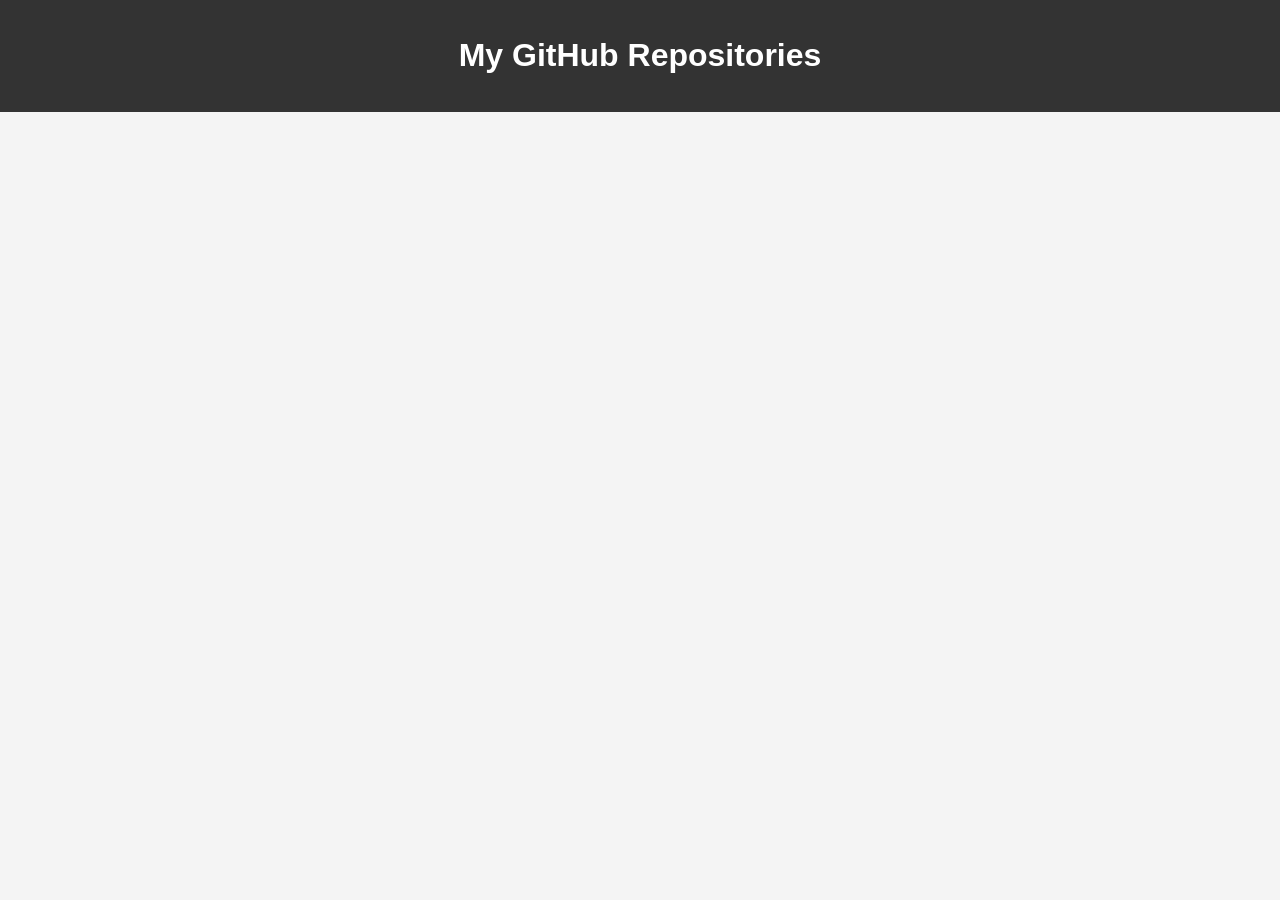
==== index.html @ f3ae1e14 "Create index.html" ====
<!DOCTYPE html>
<html lang="en">
<head>
    <meta charset="UTF-8">
    <meta name="viewport" content="width=device-width, initial-scale=1.0">
    <title>My GitHub Repositories</title>
    <style>
        body {
            font-family: Arial, sans-serif;
            margin: 0;
            padding: 0;
            background: #f4f4f4;
        }
        header {
            background: #333;
            color: #fff;
            padding: 1rem 0;
            text-align: center;
        }
        .repo-list {
            max-width: 800px;
            margin: 2rem auto;
            padding: 0 1rem;
        }
        .repo {
            background: #fff;
            margin: 1rem 0;
            padding: 1rem;
            border-radius: 5px;
            box-shadow: 0 2px 5px rgba(0, 0, 0, 0.2);
        }
        .repo h2 {
            margin: 0;
            font-size: 1.5rem;
        }
        .repo p {
            margin: 0.5rem 0 0;
            color: #555;
        }
        .repo a {
            display: inline-block;
            margin-top: 0.5rem;
            color: #007bff;
            text-decoration: none;
        }
        .repo a:hover {
            text-decoration: underline;
        }
    </style>
</head>
<body>
    <header>
        <h1>My GitHub Repositories</h1>
    </header>
    <div class="repo-list" id="repo-list">
        <!-- Repositories will be loaded here -->
    </div>

    <script>
        async function fetchRepos() {
            const response = await fetch('https://api.github.com/users/ahmedmaksud/repos');
            const repos = await response.json();
            const repoList = document.getElementById('repo-list');
            repos.forEach(repo => {
                const repoDiv = document.createElement('div');
                repoDiv.className = 'repo';
                repoDiv.innerHTML = `
                    <h2>${repo.name}</h2>
                    <p>${repo.description || 'No description available.'}</p>
                    <a href="${repo.html_url}" target="_blank">View Repository</a>
                `;
                repoList.appendChild(repoDiv);
            });
        }
        fetchRepos();
    </script>
</body>
</html>
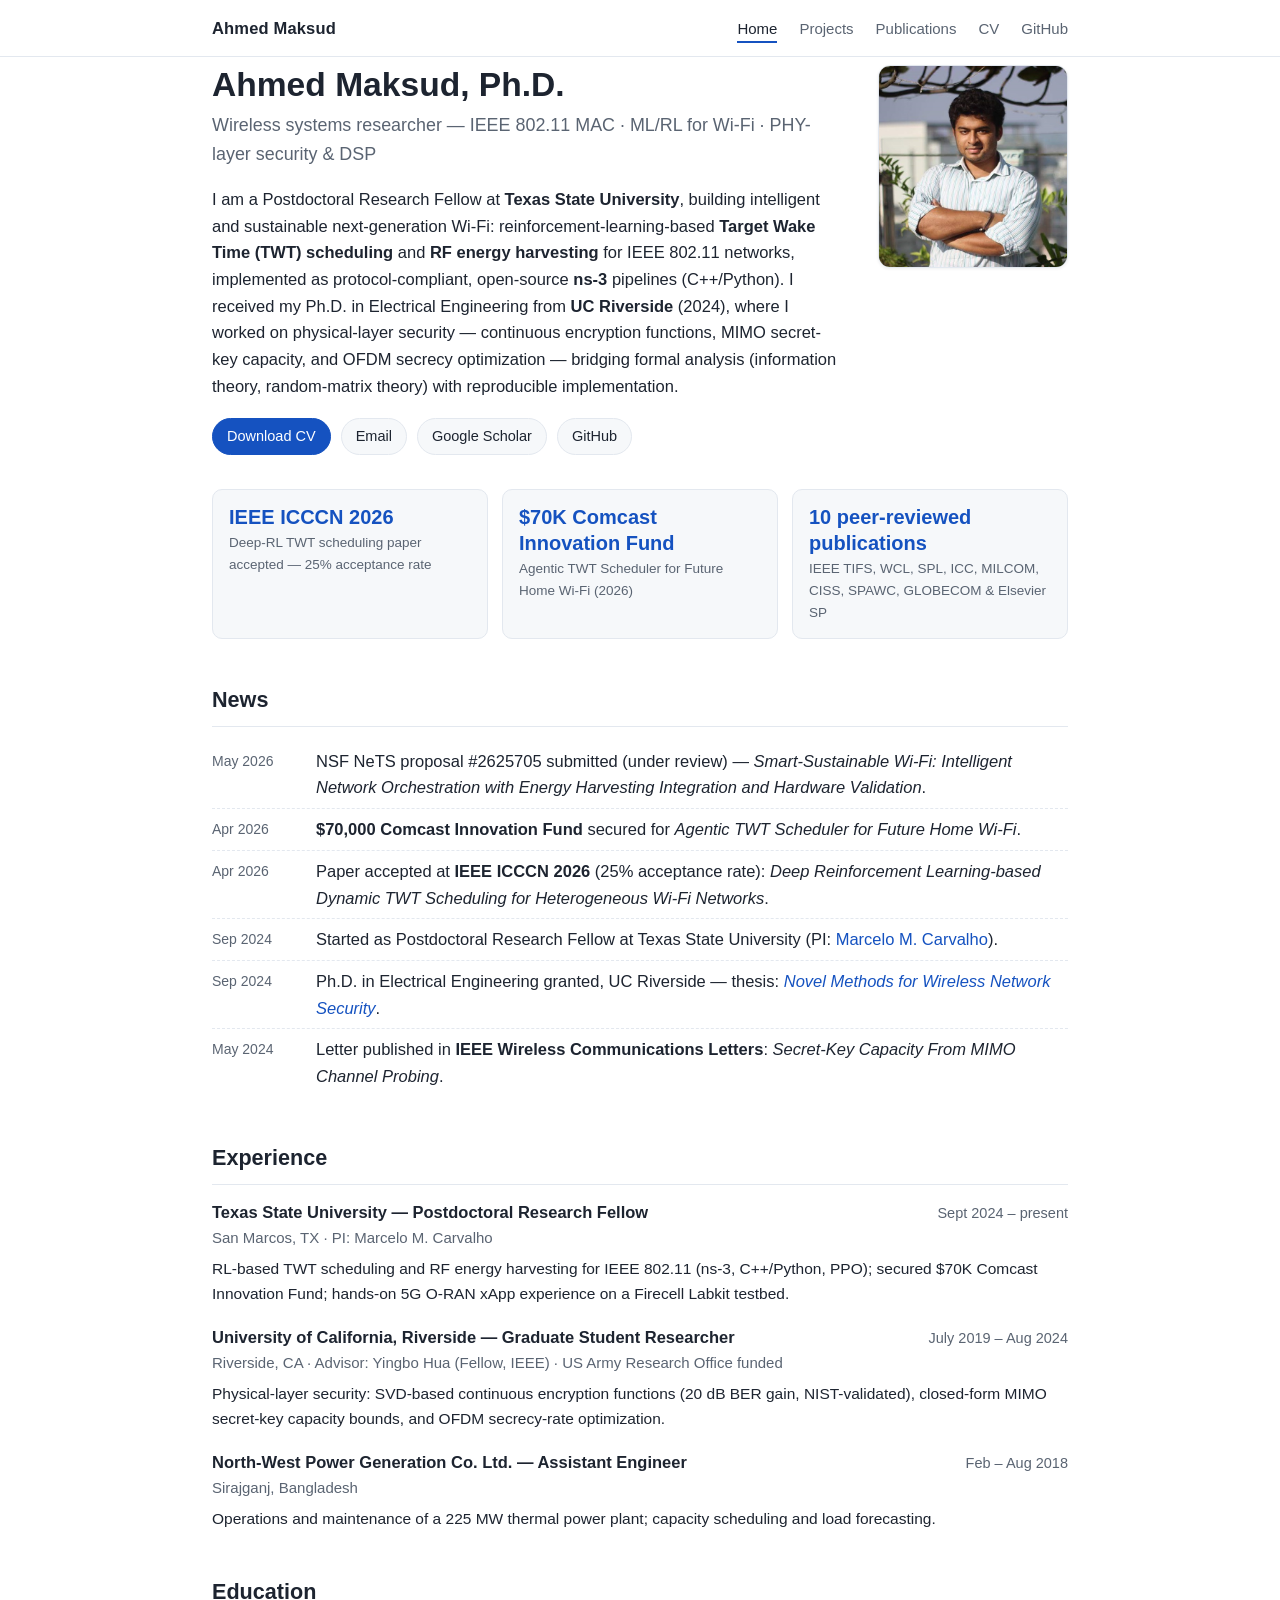
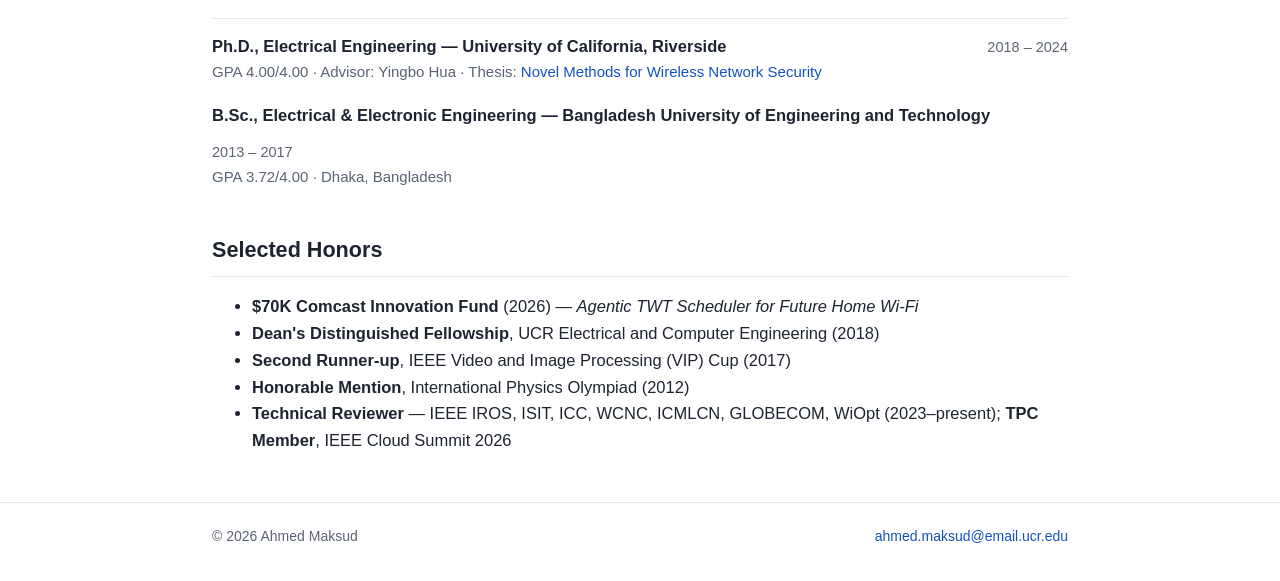
==== commit 7468b8f0: "Replace placeholder with full personal site Multi-page hand-coded site (no framework): home with bio" ====
--- a/index.html
+++ b/index.html
@@ -1,78 +1,147 @@
 <!DOCTYPE html>
 <html lang="en">
 <head>
-    <meta charset="UTF-8">
-    <meta name="viewport" content="width=device-width, initial-scale=1.0">
-    <title>My GitHub Repositories</title>
-    <style>
-        body {
-            font-family: Arial, sans-serif;
-            margin: 0;
-            padding: 0;
-            background: #f4f4f4;
-        }
-        header {
-            background: #333;
-            color: #fff;
-            padding: 1rem 0;
-            text-align: center;
-        }
-        .repo-list {
-            max-width: 800px;
-            margin: 2rem auto;
-            padding: 0 1rem;
-        }
-        .repo {
-            background: #fff;
-            margin: 1rem 0;
-            padding: 1rem;
-            border-radius: 5px;
-            box-shadow: 0 2px 5px rgba(0, 0, 0, 0.2);
-        }
-        .repo h2 {
-            margin: 0;
-            font-size: 1.5rem;
-        }
-        .repo p {
-            margin: 0.5rem 0 0;
-            color: #555;
-        }
-        .repo a {
-            display: inline-block;
-            margin-top: 0.5rem;
-            color: #007bff;
-            text-decoration: none;
-        }
-        .repo a:hover {
-            text-decoration: underline;
-        }
-    </style>
+  <meta charset="UTF-8">
+  <meta name="viewport" content="width=device-width, initial-scale=1.0">
+  <title>Ahmed Maksud — Wireless Systems Researcher</title>
+  <meta name="description" content="Ahmed Maksud, Ph.D. — wireless systems researcher: IEEE 802.11 MAC, ML/RL for Wi-Fi, physical-layer security and DSP. Postdoc at Texas State University; Ph.D. from UC Riverside.">
+  <meta property="og:title" content="Ahmed Maksud — Wireless Systems Researcher">
+  <meta property="og:description" content="IEEE 802.11 MAC · ML/RL for Wi-Fi · PHY-layer security and DSP. ICCCN'26, $70K Comcast Innovation Fund, 10 peer-reviewed publications.">
+  <meta property="og:image" content="https://ahmedmaksud.github.io/assets/img/photo.jpg">
+  <link rel="icon" type="image/svg+xml" href="assets/favicon.svg">
+  <link rel="stylesheet" href="style.css">
 </head>
 <body>
-    <header>
-        <h1>My GitHub Repositories</h1>
-    </header>
-    <div class="repo-list" id="repo-list">
-        <!-- Repositories will be loaded here -->
+
+<nav class="topnav">
+  <div class="wrap">
+    <a class="brand" href="index.html">Ahmed Maksud</a>
+    <ul>
+      <li><a class="active" href="index.html">Home</a></li>
+      <li><a href="projects.html">Projects</a></li>
+      <li><a href="publications.html">Publications</a></li>
+      <li><a href="cv.html">CV</a></li>
+      <li><a href="https://github.com/ahmedmaksud" target="_blank" rel="noopener">GitHub</a></li>
+    </ul>
+  </div>
+</nav>
+
+<main class="wrap">
+
+  <div class="hero">
+    <div class="intro">
+      <h1>Ahmed Maksud, Ph.D.</h1>
+      <p class="tagline">Wireless systems researcher — IEEE 802.11 MAC&nbsp;·&nbsp;ML/RL for Wi-Fi&nbsp;·&nbsp;PHY-layer security &amp; DSP</p>
+      <p>
+        I am a Postdoctoral Research Fellow at <strong>Texas State University</strong>, building
+        intelligent and sustainable next-generation Wi-Fi: reinforcement-learning-based
+        <strong>Target Wake Time (TWT) scheduling</strong> and <strong>RF energy harvesting</strong>
+        for IEEE 802.11 networks, implemented as protocol-compliant, open-source
+        <strong>ns-3</strong> pipelines (C++/Python). I received my Ph.D. in Electrical Engineering from
+        <strong>UC Riverside</strong> (2024), where I worked on physical-layer security —
+        continuous encryption functions, MIMO secret-key capacity, and OFDM secrecy optimization —
+        bridging formal analysis (information theory, random-matrix theory) with reproducible implementation.
+      </p>
+      <div class="linkrow">
+        <a class="primary" href="assets/cv/AhmedMaksud_CV.pdf" target="_blank" rel="noopener">Download CV</a>
+        <a href="mailto:ahmed.maksud@email.ucr.edu">Email</a>
+        <a href="https://scholar.google.com/citations?user=E0g05VMAAAAJ" target="_blank" rel="noopener">Google Scholar</a>
+        <a href="https://github.com/ahmedmaksud" target="_blank" rel="noopener">GitHub</a>
+      </div>
     </div>
+    <img class="portrait" src="assets/img/photo.jpg" alt="Portrait of Ahmed Maksud">
+  </div>
 
-    <script>
-        async function fetchRepos() {
-            const response = await fetch('https://api.github.com/users/ahmedmaksud/repos');
-            const repos = await response.json();
-            const repoList = document.getElementById('repo-list');
-            repos.forEach(repo => {
-                const repoDiv = document.createElement('div');
-                repoDiv.className = 'repo';
-                repoDiv.innerHTML = `
-                    <h2>${repo.name}</h2>
-                    <p>${repo.description || 'No description available.'}</p>
-                    <a href="${repo.html_url}" target="_blank">View Repository</a>
-                `;
-                repoList.appendChild(repoDiv);
-            });
-        }
-        fetchRepos();
-    </script>
+  <div class="stats">
+    <div class="stat">
+      <div class="num">IEEE ICCCN 2026</div>
+      <div class="lbl">Deep-RL TWT scheduling paper accepted — 25% acceptance rate</div>
+    </div>
+    <div class="stat">
+      <div class="num">$70K Comcast Innovation Fund</div>
+      <div class="lbl">Agentic TWT Scheduler for Future Home Wi-Fi (2026)</div>
+    </div>
+    <div class="stat">
+      <div class="num">10 peer-reviewed publications</div>
+      <div class="lbl">IEEE TIFS, WCL, SPL, ICC, MILCOM, CISS, SPAWC, GLOBECOM &amp; Elsevier SP</div>
+    </div>
+  </div>
+
+  <h2>News</h2>
+  <ul class="news">
+    <li><span class="date">May 2026</span><span>NSF NeTS proposal #2625705 submitted (under review) — <em>Smart-Sustainable Wi-Fi: Intelligent Network Orchestration with Energy Harvesting Integration and Hardware Validation</em>.</span></li>
+    <li><span class="date">Apr 2026</span><span><strong>$70,000 Comcast Innovation Fund</strong> secured for <em>Agentic TWT Scheduler for Future Home Wi-Fi</em>.</span></li>
+    <li><span class="date">Apr 2026</span><span>Paper accepted at <strong>IEEE ICCCN 2026</strong> (25% acceptance rate): <em>Deep Reinforcement Learning-based Dynamic TWT Scheduling for Heterogeneous Wi-Fi Networks</em>.</span></li>
+    <li><span class="date">Sep 2024</span><span>Started as Postdoctoral Research Fellow at Texas State University (PI: <a href="https://faculty.txst.edu/profile/2416001" target="_blank" rel="noopener">Marcelo M. Carvalho</a>).</span></li>
+    <li><span class="date">Sep 2024</span><span>Ph.D. in Electrical Engineering granted, UC Riverside — thesis: <a href="https://www.proquest.com/docview/3119493414" target="_blank" rel="noopener"><em>Novel Methods for Wireless Network Security</em></a>.</span></li>
+    <li><span class="date">May 2024</span><span>Letter published in <strong>IEEE Wireless Communications Letters</strong>: <em>Secret-Key Capacity From MIMO Channel Probing</em>.</span></li>
+  </ul>
+
+  <h2>Experience</h2>
+  <div class="rows">
+    <div class="row">
+      <div class="head">
+        <span class="where">Texas State University — Postdoctoral Research Fellow</span>
+        <span class="when">Sept 2024 – present</span>
+      </div>
+      <div class="sub">San Marcos, TX · PI: Marcelo M. Carvalho</div>
+      <p>RL-based TWT scheduling and RF energy harvesting for IEEE 802.11 (ns-3, C++/Python, PPO);
+         secured $70K Comcast Innovation Fund; hands-on 5G O-RAN xApp experience on a Firecell Labkit testbed.</p>
+    </div>
+    <div class="row">
+      <div class="head">
+        <span class="where">University of California, Riverside — Graduate Student Researcher</span>
+        <span class="when">July 2019 – Aug 2024</span>
+      </div>
+      <div class="sub">Riverside, CA · Advisor: Yingbo Hua (Fellow, IEEE) · US Army Research Office funded</div>
+      <p>Physical-layer security: SVD-based continuous encryption functions (20 dB BER gain, NIST-validated),
+         closed-form MIMO secret-key capacity bounds, and OFDM secrecy-rate optimization.</p>
+    </div>
+    <div class="row">
+      <div class="head">
+        <span class="where">North-West Power Generation Co. Ltd. — Assistant Engineer</span>
+        <span class="when">Feb – Aug 2018</span>
+      </div>
+      <div class="sub">Sirajganj, Bangladesh</div>
+      <p>Operations and maintenance of a 225 MW thermal power plant; capacity scheduling and load forecasting.</p>
+    </div>
+  </div>
+
+  <h2>Education</h2>
+  <div class="rows">
+    <div class="row">
+      <div class="head">
+        <span class="where">Ph.D., Electrical Engineering — University of California, Riverside</span>
+        <span class="when">2018 – 2024</span>
+      </div>
+      <div class="sub">GPA 4.00/4.00 · Advisor: Yingbo Hua · Thesis: <a href="https://www.proquest.com/docview/3119493414" target="_blank" rel="noopener">Novel Methods for Wireless Network Security</a></div>
+    </div>
+    <div class="row">
+      <div class="head">
+        <span class="where">B.Sc., Electrical &amp; Electronic Engineering — Bangladesh University of Engineering and Technology</span>
+        <span class="when">2013 – 2017</span>
+      </div>
+      <div class="sub">GPA 3.72/4.00 · Dhaka, Bangladesh</div>
+    </div>
+  </div>
+
+  <h2>Selected Honors</h2>
+  <ul>
+    <li><strong>$70K Comcast Innovation Fund</strong> (2026) — <em>Agentic TWT Scheduler for Future Home Wi-Fi</em></li>
+    <li><strong>Dean's Distinguished Fellowship</strong>, UCR Electrical and Computer Engineering (2018)</li>
+    <li><strong>Second Runner-up</strong>, IEEE Video and Image Processing (VIP) Cup (2017)</li>
+    <li><strong>Honorable Mention</strong>, International Physics Olympiad (2012)</li>
+    <li><strong>Technical Reviewer</strong> — IEEE IROS, ISIT, ICC, WCNC, ICMLCN, GLOBECOM, WiOpt (2023–present); <strong>TPC Member</strong>, IEEE Cloud Summit 2026</li>
+  </ul>
+
+</main>
+
+<footer>
+  <div class="wrap">
+    <span>© 2026 Ahmed Maksud</span>
+    <span><a href="mailto:ahmed.maksud@email.ucr.edu">ahmed.maksud@email.ucr.edu</a></span>
+  </div>
+</footer>
+
 </body>
 </html>
--- a/style.css
+++ b/style.css
@@ -0,0 +1,348 @@
+/* ==========================================================================
+   ahmedmaksud.github.io — hand-coded, no framework.
+   Shared across index / projects / publications / cv pages.
+   ========================================================================== */
+
+:root {
+  --bg: #ffffff;
+  --bg-soft: #f6f8fa;
+  --text: #1d2430;
+  --muted: #5a6472;
+  --accent: #1552c0;
+  --accent-soft: #eaf1fc;
+  --border: #e3e8ef;
+  --shadow: 0 1px 3px rgba(16, 24, 40, 0.07);
+}
+
+@media (prefers-color-scheme: dark) {
+  :root {
+    --bg: #0f1419;
+    --bg-soft: #161d26;
+    --text: #e6ebf2;
+    --muted: #9aa6b5;
+    --accent: #7db3ff;
+    --accent-soft: #17263c;
+    --border: #242e3a;
+    --shadow: none;
+  }
+}
+
+* { box-sizing: border-box; }
+
+html { scroll-behavior: smooth; }
+
+body {
+  margin: 0;
+  background: var(--bg);
+  color: var(--text);
+  font-family: -apple-system, BlinkMacSystemFont, "Segoe UI", Roboto,
+    "Helvetica Neue", Arial, sans-serif;
+  font-size: 16.5px;
+  line-height: 1.62;
+  -webkit-font-smoothing: antialiased;
+}
+
+a { color: var(--accent); text-decoration: none; }
+a:hover { text-decoration: underline; }
+
+.wrap {
+  max-width: 900px;
+  margin: 0 auto;
+  padding: 0 22px;
+}
+
+/* ---------- top nav ---------- */
+
+nav.topnav {
+  position: sticky;
+  top: 0;
+  z-index: 10;
+  background: color-mix(in srgb, var(--bg) 88%, transparent);
+  backdrop-filter: blur(8px);
+  border-bottom: 1px solid var(--border);
+}
+
+nav.topnav .wrap {
+  display: flex;
+  align-items: center;
+  justify-content: space-between;
+  height: 56px;
+}
+
+nav.topnav .brand {
+  font-weight: 700;
+  color: var(--text);
+  letter-spacing: 0.01em;
+}
+
+nav.topnav ul {
+  display: flex;
+  gap: 22px;
+  list-style: none;
+  margin: 0;
+  padding: 0;
+}
+
+nav.topnav ul a {
+  color: var(--muted);
+  font-size: 15px;
+  font-weight: 500;
+  padding: 4px 0;
+  border-bottom: 2px solid transparent;
+}
+
+nav.topnav ul a:hover { color: var(--text); text-decoration: none; }
+
+nav.topnav ul a.active {
+  color: var(--text);
+  border-bottom-color: var(--accent);
+}
+
+/* ---------- headings / sections ---------- */
+
+main { padding: 40px 0 20px; }
+
+h1 { font-size: 2.1rem; line-height: 1.2; margin: 0 0 6px; }
+
+h2 {
+  font-size: 1.35rem;
+  margin: 44px 0 14px;
+  padding-bottom: 8px;
+  border-bottom: 1px solid var(--border);
+}
+
+h3 { font-size: 1.12rem; margin: 0 0 4px; }
+
+.muted { color: var(--muted); }
+.small { font-size: 14px; }
+
+/* ---------- home hero ---------- */
+
+.hero {
+  display: flex;
+  gap: 36px;
+  align-items: flex-start;
+  margin-top: 8px;
+}
+
+.hero .intro { flex: 1; }
+
+.hero .tagline {
+  font-size: 1.12rem;
+  color: var(--muted);
+  margin: 2px 0 14px;
+}
+
+.hero img.portrait {
+  width: 190px;
+  border-radius: 12px;
+  border: 1px solid var(--border);
+  box-shadow: var(--shadow);
+}
+
+.linkrow {
+  display: flex;
+  flex-wrap: wrap;
+  gap: 10px;
+  margin: 18px 0 4px;
+}
+
+.linkrow a {
+  display: inline-block;
+  padding: 6px 14px;
+  border: 1px solid var(--border);
+  border-radius: 999px;
+  font-size: 14.5px;
+  font-weight: 500;
+  color: var(--text);
+  background: var(--bg-soft);
+}
+
+.linkrow a:hover {
+  border-color: var(--accent);
+  color: var(--accent);
+  text-decoration: none;
+}
+
+.linkrow a.primary {
+  background: var(--accent);
+  border-color: var(--accent);
+  color: #fff;
+}
+
+.linkrow a.primary:hover { opacity: 0.9; color: #fff; }
+
+/* ---------- highlight stat cards ---------- */
+
+.stats {
+  display: grid;
+  grid-template-columns: repeat(3, 1fr);
+  gap: 14px;
+  margin: 30px 0 8px;
+}
+
+.stat {
+  background: var(--bg-soft);
+  border: 1px solid var(--border);
+  border-radius: 10px;
+  padding: 14px 16px;
+}
+
+.stat .num {
+  font-size: 1.25rem;
+  font-weight: 700;
+  color: var(--accent);
+  line-height: 1.3;
+}
+
+.stat .lbl { font-size: 13.5px; color: var(--muted); margin-top: 2px; }
+
+/* ---------- news ---------- */
+
+ul.news { list-style: none; margin: 0; padding: 0; }
+
+ul.news li {
+  display: flex;
+  gap: 16px;
+  padding: 7px 0;
+  border-bottom: 1px dashed var(--border);
+}
+
+ul.news li:last-child { border-bottom: none; }
+
+ul.news .date {
+  flex: 0 0 88px;
+  color: var(--muted);
+  font-size: 14px;
+  font-variant-numeric: tabular-nums;
+  padding-top: 2px;
+}
+
+/* ---------- education / experience rows ---------- */
+
+.rows { display: flex; flex-direction: column; gap: 18px; }
+
+.row .head {
+  display: flex;
+  justify-content: space-between;
+  align-items: baseline;
+  gap: 12px;
+  flex-wrap: wrap;
+}
+
+.row .head .where { font-weight: 650; }
+.row .head .when { color: var(--muted); font-size: 14.5px; white-space: nowrap; }
+.row .sub { color: var(--muted); font-size: 15px; }
+.row p { margin: 6px 0 0; font-size: 15.5px; }
+
+/* ---------- projects ---------- */
+
+.project {
+  display: grid;
+  grid-template-columns: 1fr 285px;
+  gap: 28px;
+  padding: 30px 0;
+  border-bottom: 1px solid var(--border);
+}
+
+.project:last-of-type { border-bottom: none; }
+
+.project.noimg { grid-template-columns: 1fr; }
+
+.project figure { margin: 0; align-self: center; }
+
+.project figure img {
+  width: 100%;
+  border: 1px solid var(--border);
+  border-radius: 8px;
+  background: #fff;
+}
+
+.project p { margin: 10px 0 0; font-size: 15.5px; }
+
+.badges {
+  display: flex;
+  flex-wrap: wrap;
+  gap: 7px;
+  margin-top: 8px;
+}
+
+.badge {
+  display: inline-block;
+  font-size: 13px;
+  font-weight: 600;
+  padding: 2.5px 10px;
+  border-radius: 999px;
+  background: var(--accent-soft);
+  color: var(--accent);
+  border: 1px solid transparent;
+}
+
+a.badge:hover { text-decoration: none; filter: brightness(1.06); }
+
+.badge.repo {
+  background: transparent;
+  border-color: var(--border);
+  color: var(--muted);
+}
+
+a.badge.repo:hover { color: var(--accent); border-color: var(--accent); }
+
+.stack { color: var(--muted); font-size: 14px; margin-top: 10px; }
+.stack strong { color: var(--text); font-weight: 600; }
+
+/* ---------- publications ---------- */
+
+ol.pubs { margin: 0; padding-left: 22px; }
+
+ol.pubs li { margin: 0 0 18px; font-size: 15.5px; }
+
+ol.pubs .venue { font-weight: 650; }
+ol.pubs .me { font-weight: 700; text-decoration: underline; }
+
+.publinks { margin-top: 2px; }
+
+.publinks a {
+  font-size: 13px;
+  font-weight: 600;
+  margin-right: 10px;
+}
+
+/* ---------- cv page ---------- */
+
+.cvframe {
+  width: 100%;
+  height: 82vh;
+  border: 1px solid var(--border);
+  border-radius: 8px;
+  margin-top: 18px;
+}
+
+/* ---------- footer ---------- */
+
+footer {
+  margin-top: 48px;
+  padding: 22px 0 34px;
+  border-top: 1px solid var(--border);
+  color: var(--muted);
+  font-size: 14px;
+}
+
+footer .wrap {
+  display: flex;
+  justify-content: space-between;
+  gap: 12px;
+  flex-wrap: wrap;
+}
+
+/* ---------- responsive ---------- */
+
+@media (max-width: 760px) {
+  .hero { flex-direction: column-reverse; gap: 20px; }
+  .hero img.portrait { width: 150px; }
+  .stats { grid-template-columns: 1fr; }
+  .project { grid-template-columns: 1fr; gap: 16px; }
+  .project figure { max-width: 420px; }
+  nav.topnav ul { gap: 14px; }
+  nav.topnav .brand { display: none; }
+}
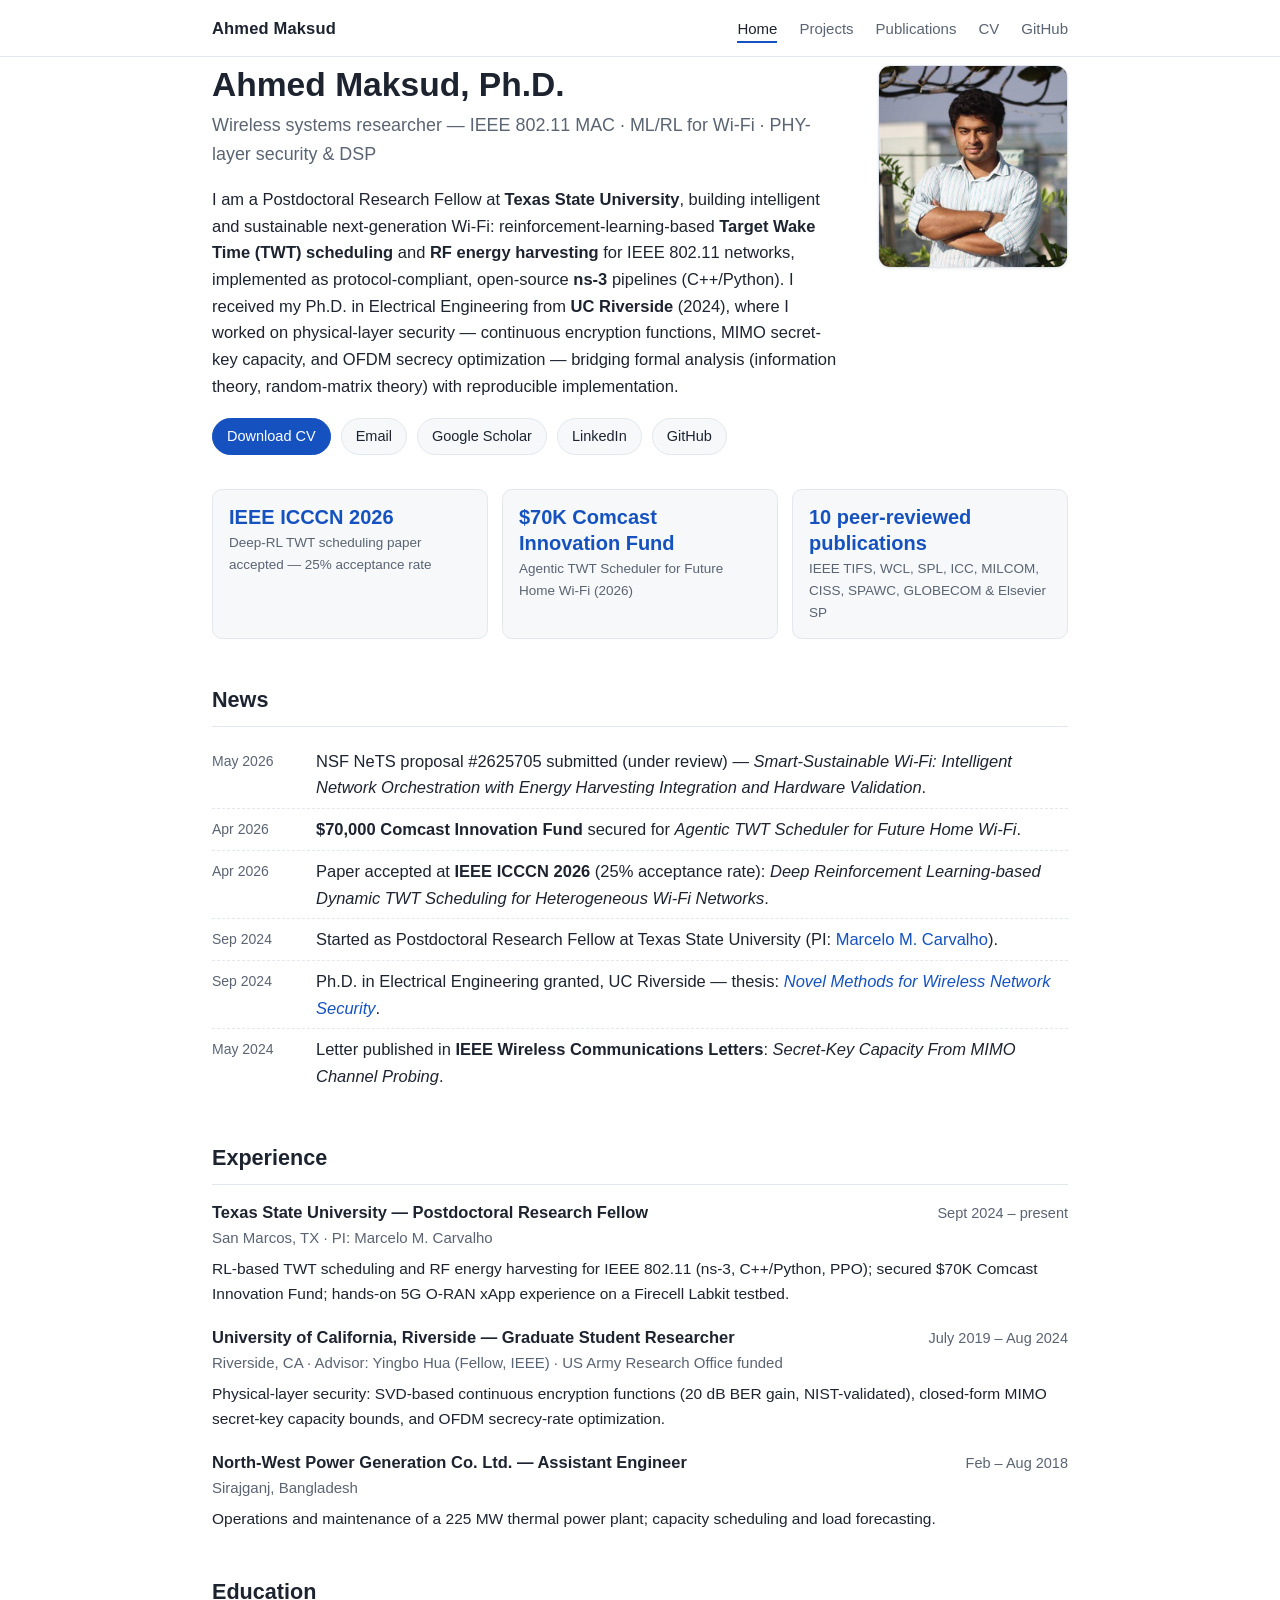
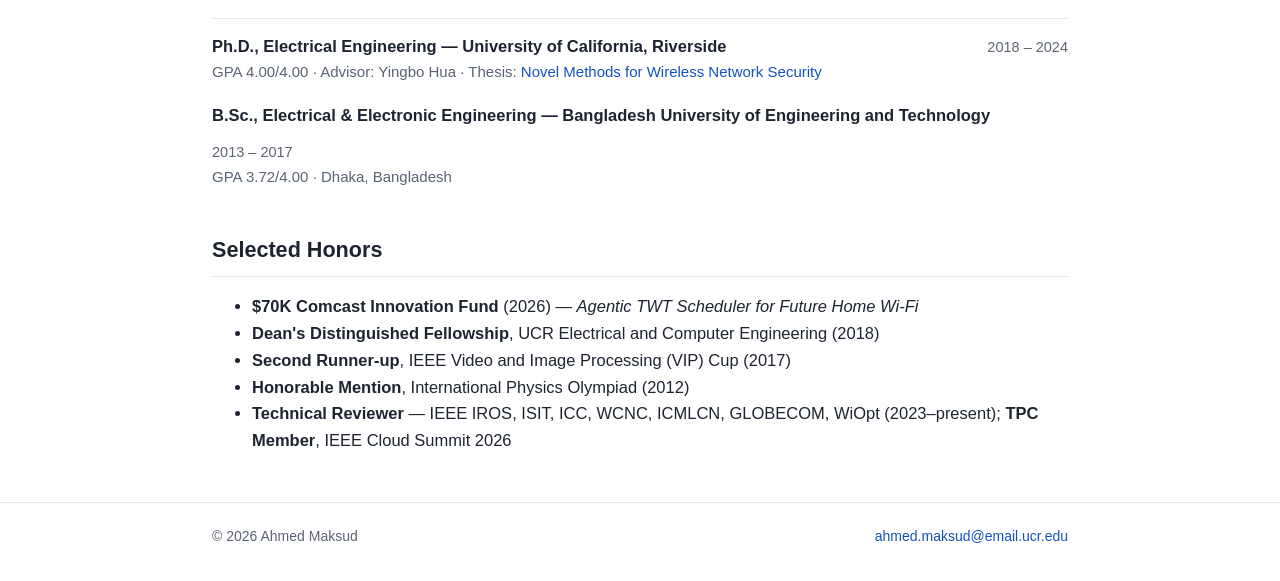
==== commit 3e885a48: "Add LinkedIn link to home and CV pages Co-Authored-By: Claude Fable 5 <noreply@anthropic.com>" ====
--- a/index.html
+++ b/index.html
@@ -46,6 +46,7 @@
         <a class="primary" href="assets/cv/AhmedMaksud_CV.pdf" target="_blank" rel="noopener">Download CV</a>
         <a href="mailto:ahmed.maksud@email.ucr.edu">Email</a>
         <a href="https://scholar.google.com/citations?user=E0g05VMAAAAJ" target="_blank" rel="noopener">Google Scholar</a>
+        <a href="https://www.linkedin.com/in/ahmed-maksud-ucr" target="_blank" rel="noopener">LinkedIn</a>
         <a href="https://github.com/ahmedmaksud" target="_blank" rel="noopener">GitHub</a>
       </div>
     </div>
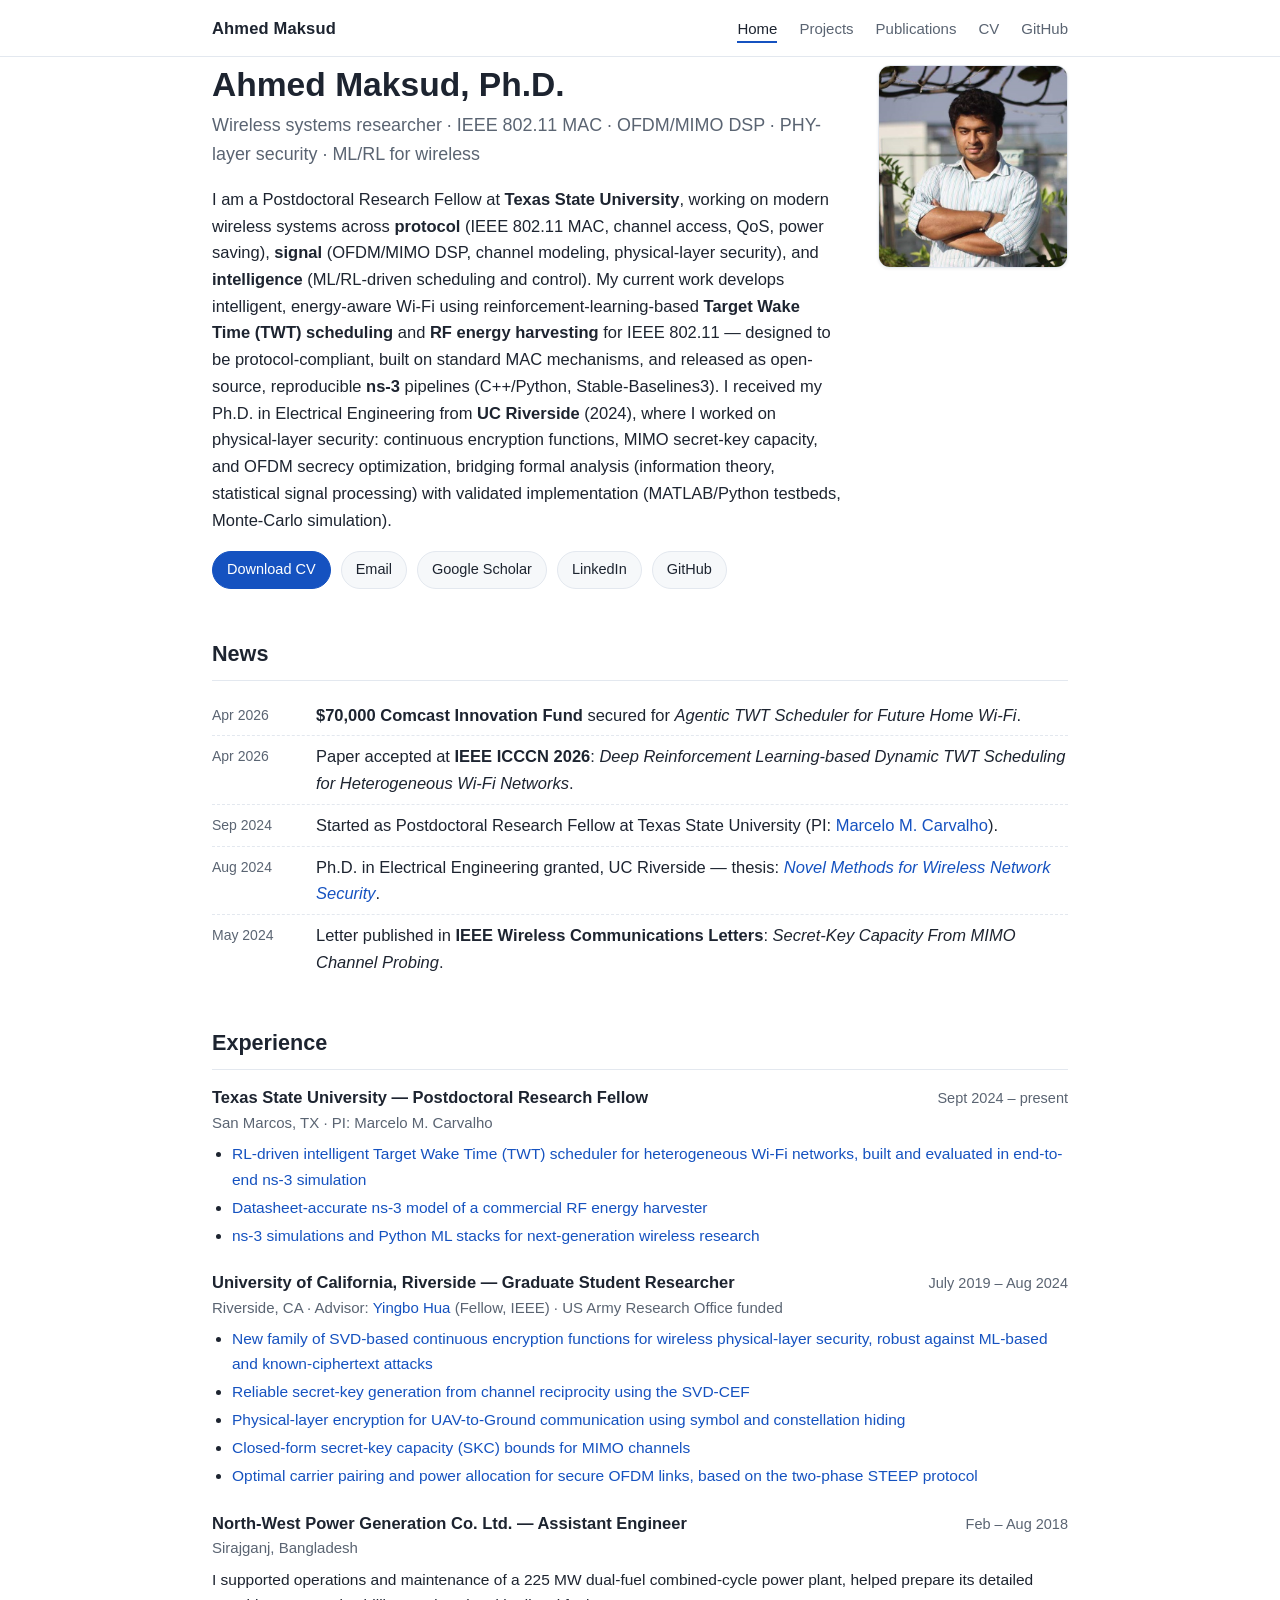
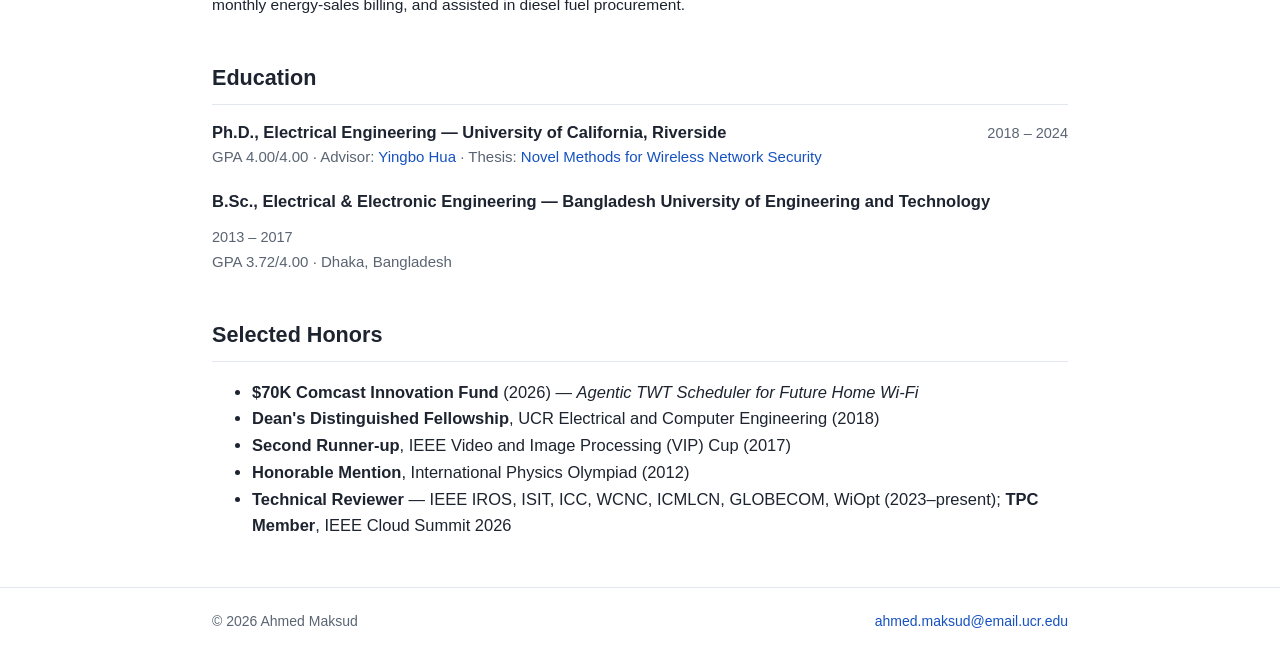
==== commit 95635721: "Site-wide understated pass: rebuilt hero/About/Experience, per-repo linked badges, official publicat" ====
--- a/index.html
+++ b/index.html
@@ -4,9 +4,9 @@
   <meta charset="UTF-8">
   <meta name="viewport" content="width=device-width, initial-scale=1.0">
   <title>Ahmed Maksud — Wireless Systems Researcher</title>
-  <meta name="description" content="Ahmed Maksud, Ph.D. — wireless systems researcher: IEEE 802.11 MAC, ML/RL for Wi-Fi, physical-layer security and DSP. Postdoc at Texas State University; Ph.D. from UC Riverside.">
+  <meta name="description" content="Ahmed Maksud, Ph.D. — wireless systems researcher: IEEE 802.11 MAC, OFDM/MIMO DSP, PHY-layer security, and ML/RL for wireless. Postdoc at Texas State University; Ph.D. from UC Riverside.">
   <meta property="og:title" content="Ahmed Maksud — Wireless Systems Researcher">
-  <meta property="og:description" content="IEEE 802.11 MAC · ML/RL for Wi-Fi · PHY-layer security and DSP. ICCCN'26, $70K Comcast Innovation Fund, 10 peer-reviewed publications.">
+  <meta property="og:description" content="Wireless systems researcher · IEEE 802.11 MAC · OFDM/MIMO DSP · PHY-layer security · ML/RL for wireless. Postdoc at Texas State University; Ph.D. from UC Riverside.">
   <meta property="og:image" content="https://ahmedmaksud.github.io/assets/img/photo.jpg">
   <link rel="icon" type="image/svg+xml" href="assets/favicon.svg">
   <link rel="stylesheet" href="style.css">
@@ -31,16 +31,20 @@
   <div class="hero">
     <div class="intro">
       <h1>Ahmed Maksud, Ph.D.</h1>
-      <p class="tagline">Wireless systems researcher — IEEE 802.11 MAC&nbsp;·&nbsp;ML/RL for Wi-Fi&nbsp;·&nbsp;PHY-layer security &amp; DSP</p>
+      <p class="tagline">Wireless systems researcher&nbsp;·&nbsp;IEEE 802.11 MAC&nbsp;·&nbsp;OFDM/MIMO DSP&nbsp;·&nbsp;PHY-layer security&nbsp;·&nbsp;ML/RL for wireless</p>
       <p>
-        I am a Postdoctoral Research Fellow at <strong>Texas State University</strong>, building
-        intelligent and sustainable next-generation Wi-Fi: reinforcement-learning-based
+        I am a Postdoctoral Research Fellow at <strong>Texas State University</strong>, working on
+        modern wireless systems across <strong>protocol</strong> (IEEE 802.11 MAC, channel access,
+        QoS, power saving), <strong>signal</strong> (OFDM/MIMO DSP, channel modeling, physical-layer
+        security), and <strong>intelligence</strong> (ML/RL-driven scheduling and control). My current
+        work develops intelligent, energy-aware Wi-Fi using reinforcement-learning-based
         <strong>Target Wake Time (TWT) scheduling</strong> and <strong>RF energy harvesting</strong>
-        for IEEE 802.11 networks, implemented as protocol-compliant, open-source
-        <strong>ns-3</strong> pipelines (C++/Python). I received my Ph.D. in Electrical Engineering from
-        <strong>UC Riverside</strong> (2024), where I worked on physical-layer security —
-        continuous encryption functions, MIMO secret-key capacity, and OFDM secrecy optimization —
-        bridging formal analysis (information theory, random-matrix theory) with reproducible implementation.
+        for IEEE 802.11 — designed to be protocol-compliant, built on standard MAC mechanisms, and released
+        as open-source, reproducible <strong>ns-3</strong> pipelines (C++/Python, Stable-Baselines3).
+        I received my Ph.D. in Electrical Engineering from <strong>UC Riverside</strong> (2024), where
+        I worked on physical-layer security: continuous encryption functions, MIMO secret-key capacity,
+        and OFDM secrecy optimization, bridging formal analysis (information theory, statistical signal
+        processing) with validated implementation (MATLAB/Python testbeds, Monte-Carlo simulation).
       </p>
       <div class="linkrow">
         <a class="primary" href="assets/cv/AhmedMaksud_CV.pdf" target="_blank" rel="noopener">Download CV</a>
@@ -53,28 +57,12 @@
     <img class="portrait" src="assets/img/photo.jpg" alt="Portrait of Ahmed Maksud">
   </div>
 
-  <div class="stats">
-    <div class="stat">
-      <div class="num">IEEE ICCCN 2026</div>
-      <div class="lbl">Deep-RL TWT scheduling paper accepted — 25% acceptance rate</div>
-    </div>
-    <div class="stat">
-      <div class="num">$70K Comcast Innovation Fund</div>
-      <div class="lbl">Agentic TWT Scheduler for Future Home Wi-Fi (2026)</div>
-    </div>
-    <div class="stat">
-      <div class="num">10 peer-reviewed publications</div>
-      <div class="lbl">IEEE TIFS, WCL, SPL, ICC, MILCOM, CISS, SPAWC, GLOBECOM &amp; Elsevier SP</div>
-    </div>
-  </div>
-
   <h2>News</h2>
   <ul class="news">
-    <li><span class="date">May 2026</span><span>NSF NeTS proposal #2625705 submitted (under review) — <em>Smart-Sustainable Wi-Fi: Intelligent Network Orchestration with Energy Harvesting Integration and Hardware Validation</em>.</span></li>
     <li><span class="date">Apr 2026</span><span><strong>$70,000 Comcast Innovation Fund</strong> secured for <em>Agentic TWT Scheduler for Future Home Wi-Fi</em>.</span></li>
-    <li><span class="date">Apr 2026</span><span>Paper accepted at <strong>IEEE ICCCN 2026</strong> (25% acceptance rate): <em>Deep Reinforcement Learning-based Dynamic TWT Scheduling for Heterogeneous Wi-Fi Networks</em>.</span></li>
+    <li><span class="date">Apr 2026</span><span>Paper accepted at <strong>IEEE ICCCN 2026</strong>: <em>Deep Reinforcement Learning-based Dynamic TWT Scheduling for Heterogeneous Wi-Fi Networks</em>.</span></li>
     <li><span class="date">Sep 2024</span><span>Started as Postdoctoral Research Fellow at Texas State University (PI: <a href="https://faculty.txst.edu/profile/2416001" target="_blank" rel="noopener">Marcelo M. Carvalho</a>).</span></li>
-    <li><span class="date">Sep 2024</span><span>Ph.D. in Electrical Engineering granted, UC Riverside — thesis: <a href="https://www.proquest.com/docview/3119493414" target="_blank" rel="noopener"><em>Novel Methods for Wireless Network Security</em></a>.</span></li>
+    <li><span class="date">Aug 2024</span><span>Ph.D. in Electrical Engineering granted, UC Riverside — thesis: <a href="https://www.proquest.com/docview/3119493414" target="_blank" rel="noopener"><em>Novel Methods for Wireless Network Security</em></a>.</span></li>
     <li><span class="date">May 2024</span><span>Letter published in <strong>IEEE Wireless Communications Letters</strong>: <em>Secret-Key Capacity From MIMO Channel Probing</em>.</span></li>
   </ul>
 
@@ -86,17 +74,25 @@
         <span class="when">Sept 2024 – present</span>
       </div>
       <div class="sub">San Marcos, TX · PI: Marcelo M. Carvalho</div>
-      <p>RL-based TWT scheduling and RF energy harvesting for IEEE 802.11 (ns-3, C++/Python, PPO);
-         secured $70K Comcast Innovation Fund; hands-on 5G O-RAN xApp experience on a Firecell Labkit testbed.</p>
+      <ul class="worklist">
+        <li><a href="https://github.com/ahmedmaksud/802.11ax-DRL-TWT-ICCCN26" target="_blank" rel="noopener">RL-driven intelligent Target Wake Time (TWT) scheduler for heterogeneous Wi-Fi networks, built and evaluated in end-to-end ns-3 simulation</a></li>
+        <li><a href="https://github.com/ahmedmaksud/Powercast-Energy-Harvester-NS3" target="_blank" rel="noopener">Datasheet-accurate ns-3 model of a commercial RF energy harvester</a></li>
+        <li><a href="https://github.com/ahmedmaksud/NS3-NS3AI--installation-and-tests" target="_blank" rel="noopener">ns-3 simulations and Python ML stacks for next-generation wireless research</a></li>
+      </ul>
     </div>
     <div class="row">
       <div class="head">
         <span class="where">University of California, Riverside — Graduate Student Researcher</span>
         <span class="when">July 2019 – Aug 2024</span>
       </div>
-      <div class="sub">Riverside, CA · Advisor: Yingbo Hua (Fellow, IEEE) · US Army Research Office funded</div>
-      <p>Physical-layer security: SVD-based continuous encryption functions (20 dB BER gain, NIST-validated),
-         closed-form MIMO secret-key capacity bounds, and OFDM secrecy-rate optimization.</p>
+      <div class="sub">Riverside, CA · Advisor: <a href="https://intra.ece.ucr.edu/~yhua/" target="_blank" rel="noopener">Yingbo Hua</a> (Fellow, IEEE) · US Army Research Office funded</div>
+      <ul class="worklist">
+        <li><a href="https://github.com/ahmedmaksud/Continuous-Encryption-Functions--ElsevierSP23" target="_blank" rel="noopener">New family of SVD-based continuous encryption functions for wireless physical-layer security, robust against ML-based and known-ciphertext attacks</a></li>
+        <li><a href="https://github.com/ahmedmaksud/SKG-by-CEBQ--SPL22" target="_blank" rel="noopener">Reliable secret-key generation from channel reciprocity using the SVD-CEF</a></li>
+        <li><a href="https://github.com/ahmedmaksud/PLE-for-UAV--ICC22" target="_blank" rel="noopener">Physical-layer encryption for UAV-to-Ground communication using symbol and constellation hiding</a></li>
+        <li><a href="https://github.com/ahmedmaksud/SKC-for-MIMO--MilCom23-WCL24" target="_blank" rel="noopener">Closed-form secret-key capacity (SKC) bounds for MIMO channels</a></li>
+        <li><a href="https://github.com/ahmedmaksud/MC-STEEP" target="_blank" rel="noopener">Optimal carrier pairing and power allocation for secure OFDM links, based on the two-phase STEEP protocol</a></li>
+      </ul>
     </div>
     <div class="row">
       <div class="head">
@@ -104,7 +100,8 @@
         <span class="when">Feb – Aug 2018</span>
       </div>
       <div class="sub">Sirajganj, Bangladesh</div>
-      <p>Operations and maintenance of a 225 MW thermal power plant; capacity scheduling and load forecasting.</p>
+      <p>I supported operations and maintenance of a 225 MW dual-fuel combined-cycle power plant, helped
+         prepare its detailed monthly energy-sales billing, and assisted in diesel fuel procurement.</p>
     </div>
   </div>
 
@@ -115,7 +112,7 @@
         <span class="where">Ph.D., Electrical Engineering — University of California, Riverside</span>
         <span class="when">2018 – 2024</span>
       </div>
-      <div class="sub">GPA 4.00/4.00 · Advisor: Yingbo Hua · Thesis: <a href="https://www.proquest.com/docview/3119493414" target="_blank" rel="noopener">Novel Methods for Wireless Network Security</a></div>
+      <div class="sub">GPA 4.00/4.00 · Advisor: <a href="https://intra.ece.ucr.edu/~yhua/" target="_blank" rel="noopener">Yingbo Hua</a> · Thesis: <a href="https://www.proquest.com/docview/3119493414" target="_blank" rel="noopener">Novel Methods for Wireless Network Security</a></div>
     </div>
     <div class="row">
       <div class="head">
--- a/style.css
+++ b/style.css
@@ -174,29 +174,6 @@
 
 /* ---------- highlight stat cards ---------- */
 
-.stats {
-  display: grid;
-  grid-template-columns: repeat(3, 1fr);
-  gap: 14px;
-  margin: 30px 0 8px;
-}
-
-.stat {
-  background: var(--bg-soft);
-  border: 1px solid var(--border);
-  border-radius: 10px;
-  padding: 14px 16px;
-}
-
-.stat .num {
-  font-size: 1.25rem;
-  font-weight: 700;
-  color: var(--accent);
-  line-height: 1.3;
-}
-
-.stat .lbl { font-size: 13.5px; color: var(--muted); margin-top: 2px; }
-
 /* ---------- news ---------- */
 
 ul.news { list-style: none; margin: 0; padding: 0; }
@@ -234,6 +211,8 @@
 .row .head .when { color: var(--muted); font-size: 14.5px; white-space: nowrap; }
 .row .sub { color: var(--muted); font-size: 15px; }
 .row p { margin: 6px 0 0; font-size: 15.5px; }
+.row ul.worklist { margin: 6px 0 0; padding-left: 20px; font-size: 15.5px; }
+.row ul.worklist li { margin: 3px 0; }
 
 /* ---------- projects ---------- */
 
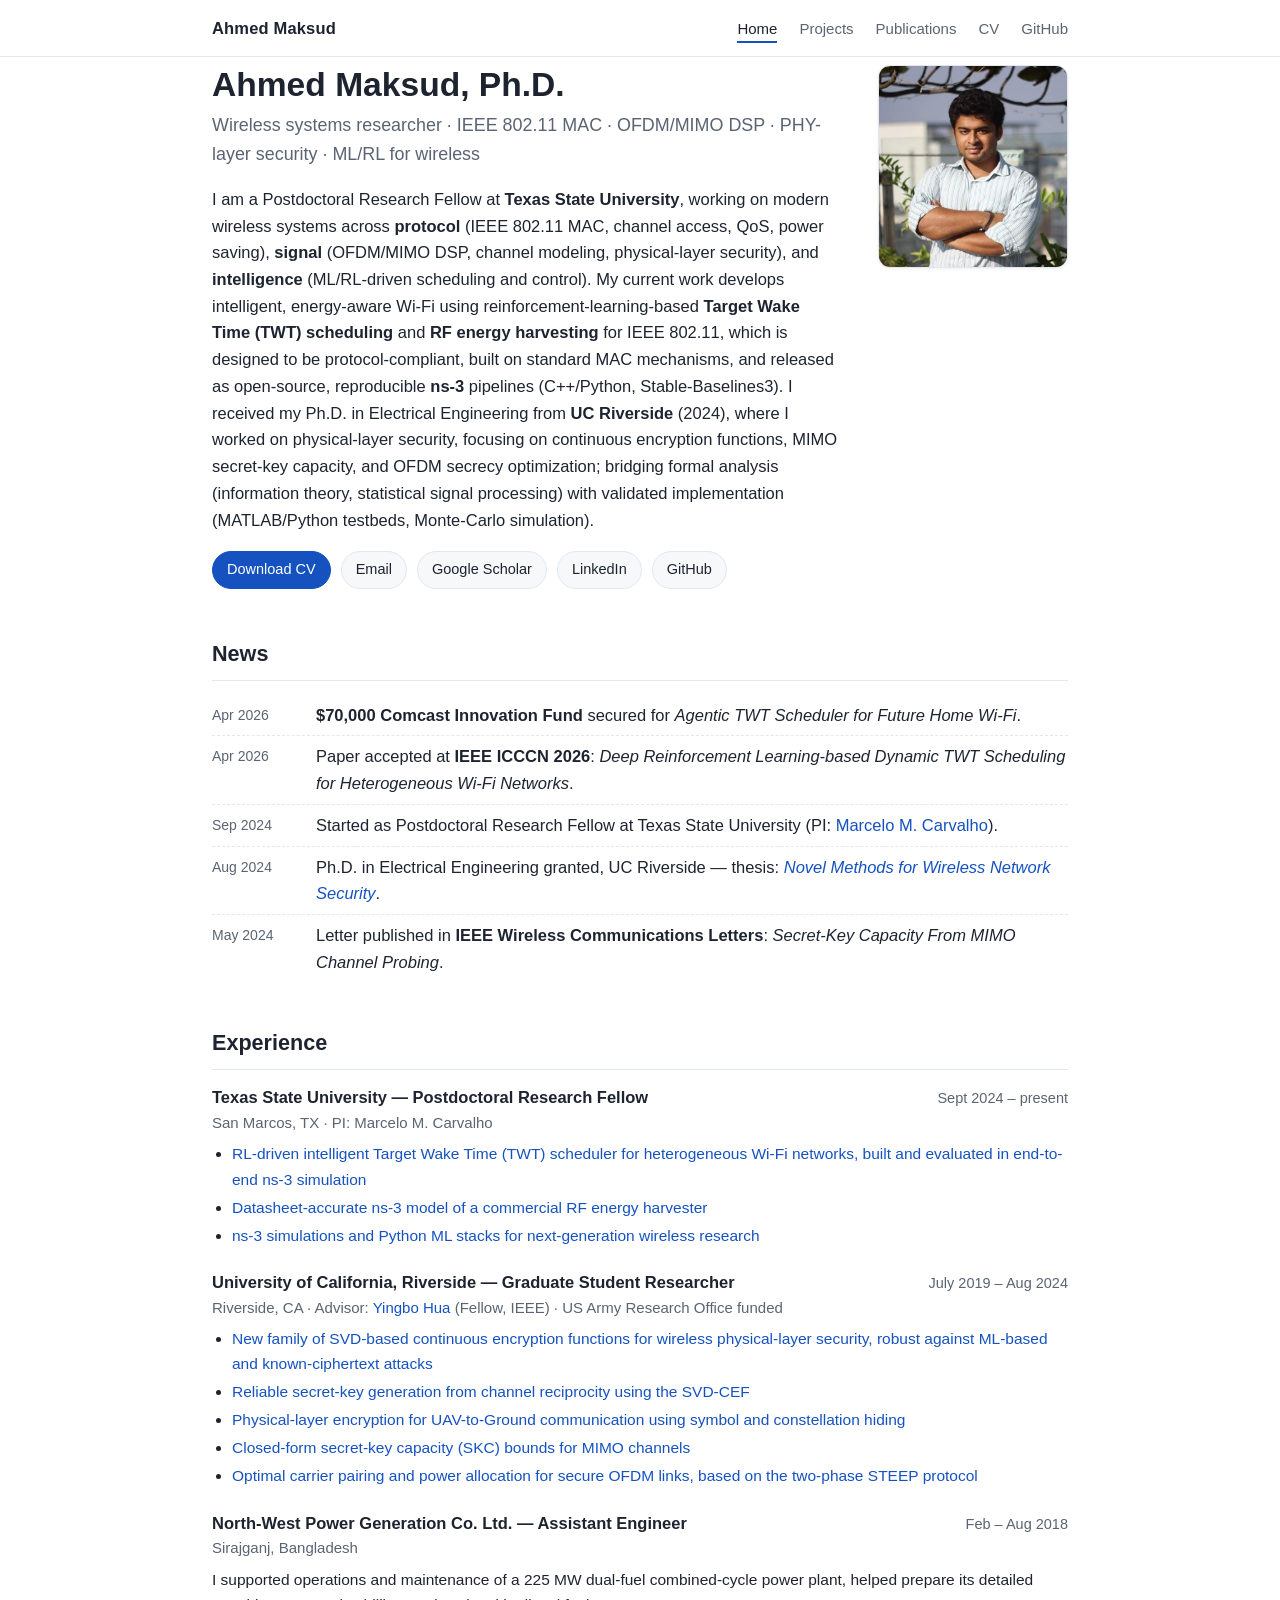
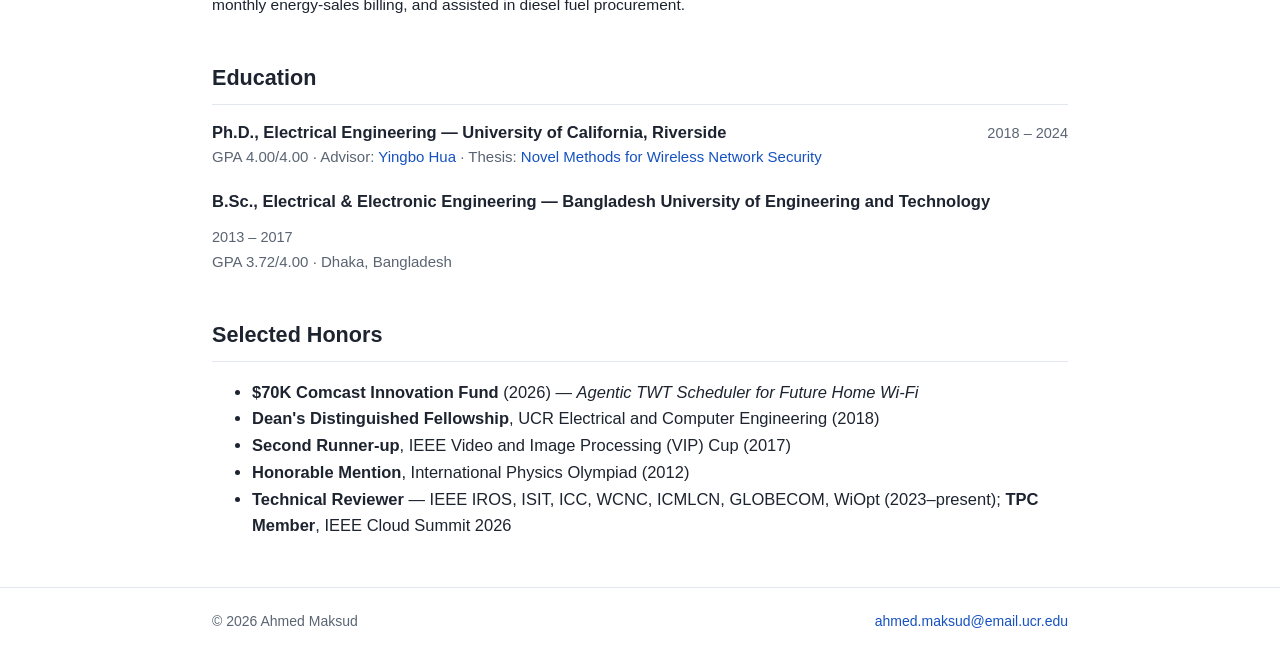
==== commit 474ef942: "Copy refinements: About grammar, CEF/MC-STEEP enumerations and STEEP primer, deployable phrasing, la" ====
--- a/index.html
+++ b/index.html
@@ -39,12 +39,12 @@
         security), and <strong>intelligence</strong> (ML/RL-driven scheduling and control). My current
         work develops intelligent, energy-aware Wi-Fi using reinforcement-learning-based
         <strong>Target Wake Time (TWT) scheduling</strong> and <strong>RF energy harvesting</strong>
-        for IEEE 802.11 — designed to be protocol-compliant, built on standard MAC mechanisms, and released
+        for IEEE 802.11, which is designed to be protocol-compliant, built on standard MAC mechanisms, and released
         as open-source, reproducible <strong>ns-3</strong> pipelines (C++/Python, Stable-Baselines3).
         I received my Ph.D. in Electrical Engineering from <strong>UC Riverside</strong> (2024), where
-        I worked on physical-layer security: continuous encryption functions, MIMO secret-key capacity,
-        and OFDM secrecy optimization, bridging formal analysis (information theory, statistical signal
-        processing) with validated implementation (MATLAB/Python testbeds, Monte-Carlo simulation).
+        I worked on physical-layer security, focusing on continuous encryption functions, MIMO secret-key
+        capacity, and OFDM secrecy optimization; bridging formal analysis (information theory, statistical
+        signal processing) with validated implementation (MATLAB/Python testbeds, Monte-Carlo simulation).
       </p>
       <div class="linkrow">
         <a class="primary" href="assets/cv/AhmedMaksud_CV.pdf" target="_blank" rel="noopener">Download CV</a>
--- a/style.css
+++ b/style.css
@@ -228,6 +228,8 @@
 
 .project.noimg { grid-template-columns: 1fr; }
 
+.project.bigfig { grid-template-columns: 1fr 314px; }  /* ~10% wider figure column */
+
 .project figure { margin: 0; align-self: center; }
 
 .project figure img {
@@ -279,12 +281,13 @@
 ol.pubs .venue { font-weight: 650; }
 ol.pubs .me { font-weight: 700; text-decoration: underline; }
 
-.publinks { margin-top: 2px; }
+.publinks { display: inline; margin-left: 4px; }
 
 .publinks a {
   font-size: 13px;
   font-weight: 600;
-  margin-right: 10px;
+  margin-right: 8px;
+  white-space: nowrap;
 }
 
 /* ---------- cv page ---------- */
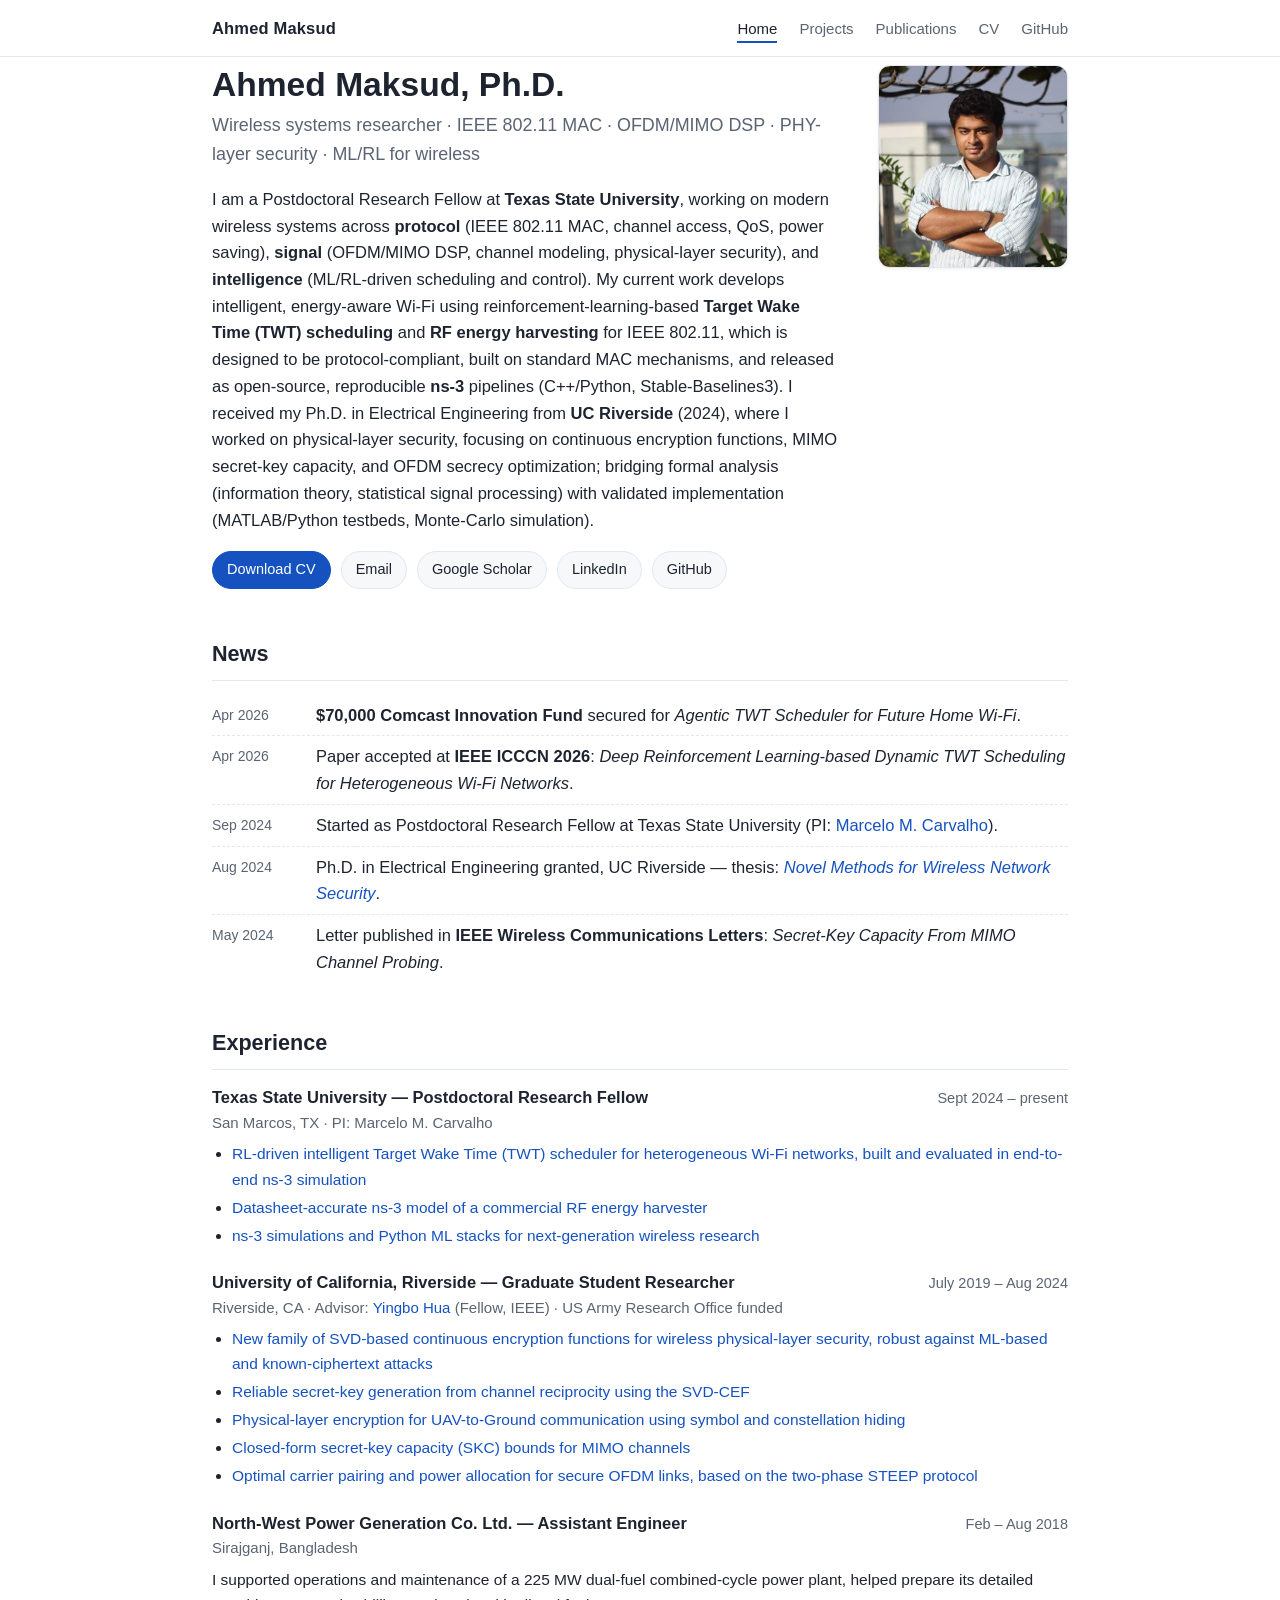
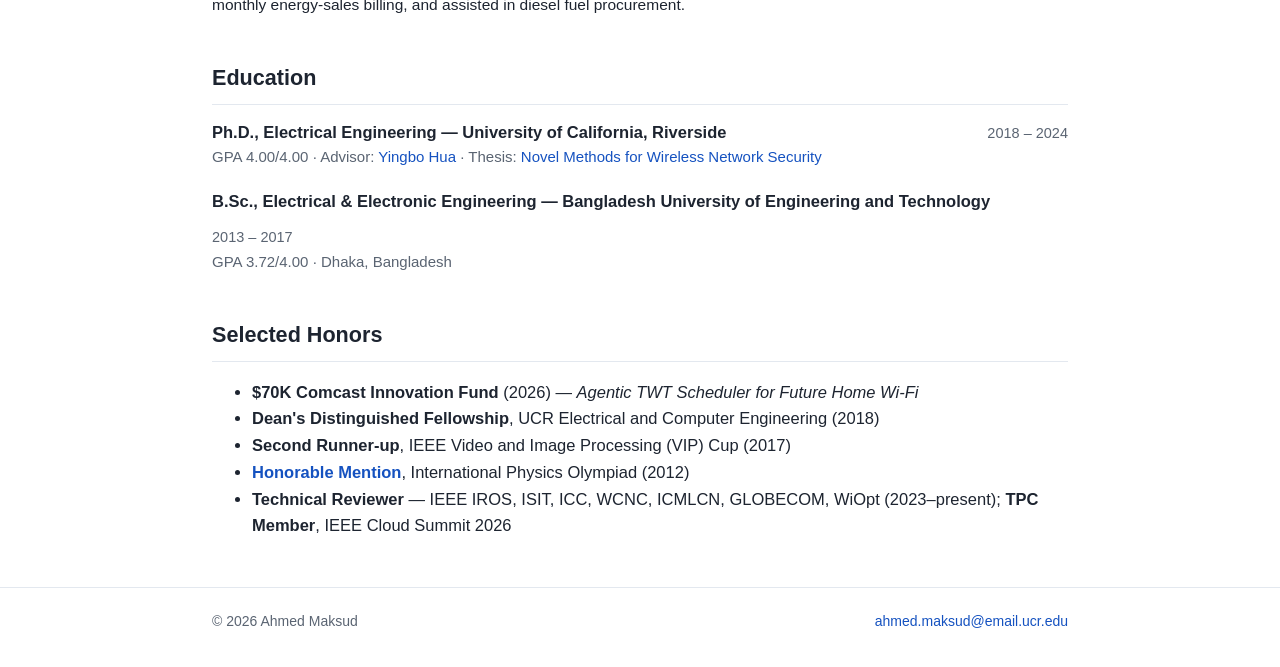
==== commit 13846cd4: "Site refresh: open-tools RF-bandpass card, channel-coding testbeds, IPhO certificate, figures - Band" ====
--- a/index.html
+++ b/index.html
@@ -128,7 +128,7 @@
     <li><strong>$70K Comcast Innovation Fund</strong> (2026) — <em>Agentic TWT Scheduler for Future Home Wi-Fi</em></li>
     <li><strong>Dean's Distinguished Fellowship</strong>, UCR Electrical and Computer Engineering (2018)</li>
     <li><strong>Second Runner-up</strong>, IEEE Video and Image Processing (VIP) Cup (2017)</li>
-    <li><strong>Honorable Mention</strong>, International Physics Olympiad (2012)</li>
+    <li><a href="assets/img/IPhO12_HM_AM.jpg" target="_blank" rel="noopener"><strong>Honorable Mention</strong></a>, International Physics Olympiad (2012)</li>
     <li><strong>Technical Reviewer</strong> — IEEE IROS, ISIT, ICC, WCNC, ICMLCN, GLOBECOM, WiOpt (2023–present); <strong>TPC Member</strong>, IEEE Cloud Summit 2026</li>
   </ul>
 
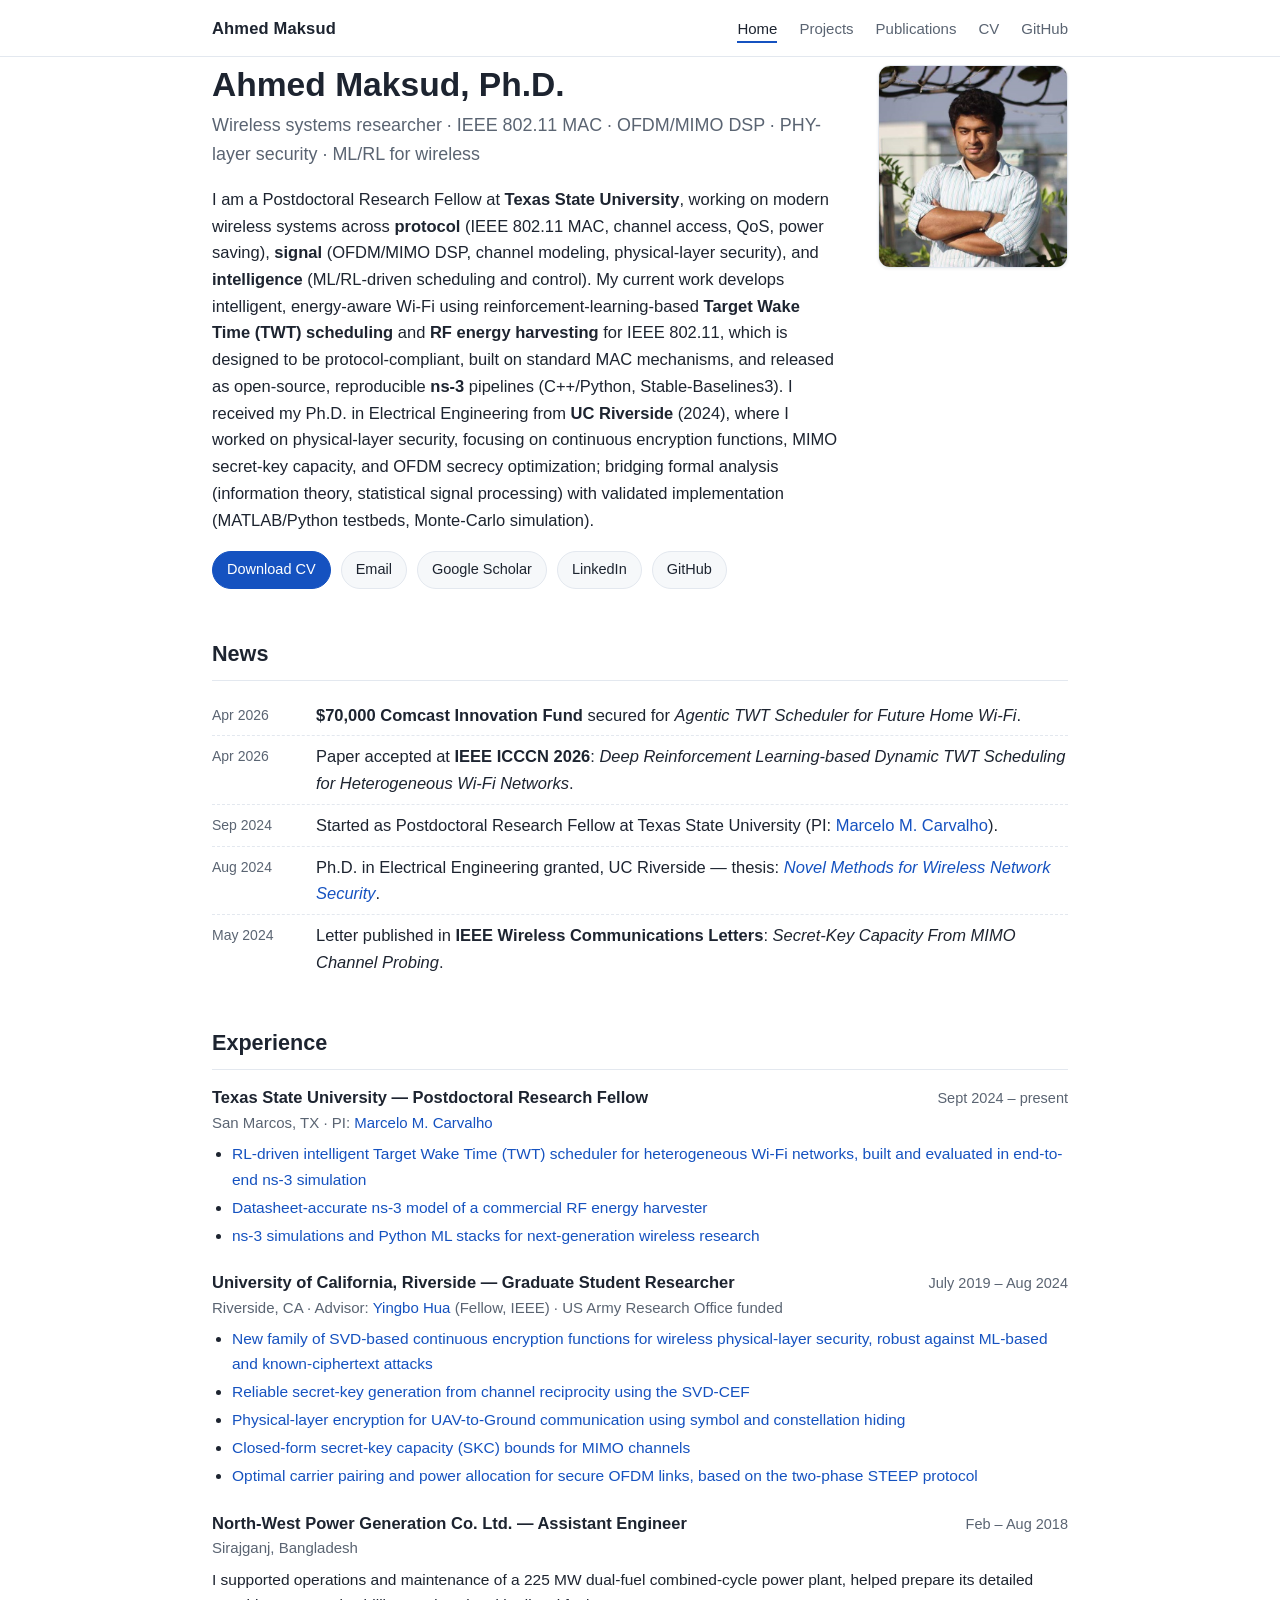
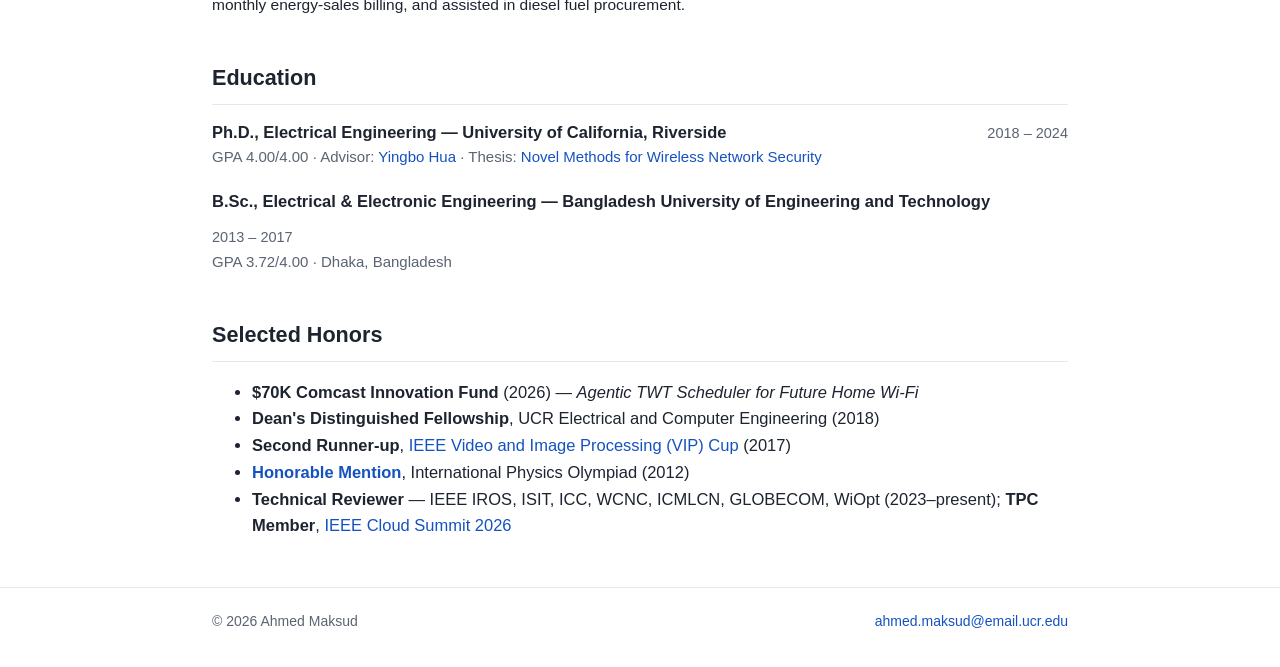
==== commit dae9282f: "Link Carvalho profile, VIP Cup, and IEEE Cloud Summit on the home page" ====
--- a/index.html
+++ b/index.html
@@ -73,7 +73,7 @@
         <span class="where">Texas State University — Postdoctoral Research Fellow</span>
         <span class="when">Sept 2024 – present</span>
       </div>
-      <div class="sub">San Marcos, TX · PI: Marcelo M. Carvalho</div>
+      <div class="sub">San Marcos, TX · PI: <a href="https://faculty.txst.edu/profile/2416001" target="_blank" rel="noopener">Marcelo M. Carvalho</a></div>
       <ul class="worklist">
         <li><a href="https://github.com/ahmedmaksud/802.11ax-DRL-TWT-ICCCN26" target="_blank" rel="noopener">RL-driven intelligent Target Wake Time (TWT) scheduler for heterogeneous Wi-Fi networks, built and evaluated in end-to-end ns-3 simulation</a></li>
         <li><a href="https://github.com/ahmedmaksud/Powercast-Energy-Harvester-NS3" target="_blank" rel="noopener">Datasheet-accurate ns-3 model of a commercial RF energy harvester</a></li>
@@ -127,9 +127,9 @@
   <ul>
     <li><strong>$70K Comcast Innovation Fund</strong> (2026) — <em>Agentic TWT Scheduler for Future Home Wi-Fi</em></li>
     <li><strong>Dean's Distinguished Fellowship</strong>, UCR Electrical and Computer Engineering (2018)</li>
-    <li><strong>Second Runner-up</strong>, IEEE Video and Image Processing (VIP) Cup (2017)</li>
+    <li><strong>Second Runner-up</strong>, <a href="http://www.2017.ieeeicip.org/Vipcup.html" target="_blank" rel="noopener">IEEE Video and Image Processing (VIP) Cup</a> (2017)</li>
     <li><a href="assets/img/IPhO12_HM_AM.jpg" target="_blank" rel="noopener"><strong>Honorable Mention</strong></a>, International Physics Olympiad (2012)</li>
-    <li><strong>Technical Reviewer</strong> — IEEE IROS, ISIT, ICC, WCNC, ICMLCN, GLOBECOM, WiOpt (2023–present); <strong>TPC Member</strong>, IEEE Cloud Summit 2026</li>
+    <li><strong>Technical Reviewer</strong> — IEEE IROS, ISIT, ICC, WCNC, ICMLCN, GLOBECOM, WiOpt (2023–present); <strong>TPC Member</strong>, <a href="https://www.ieeecloudsummit.org/committees" target="_blank" rel="noopener">IEEE Cloud Summit 2026</a></li>
   </ul>
 
 </main>
